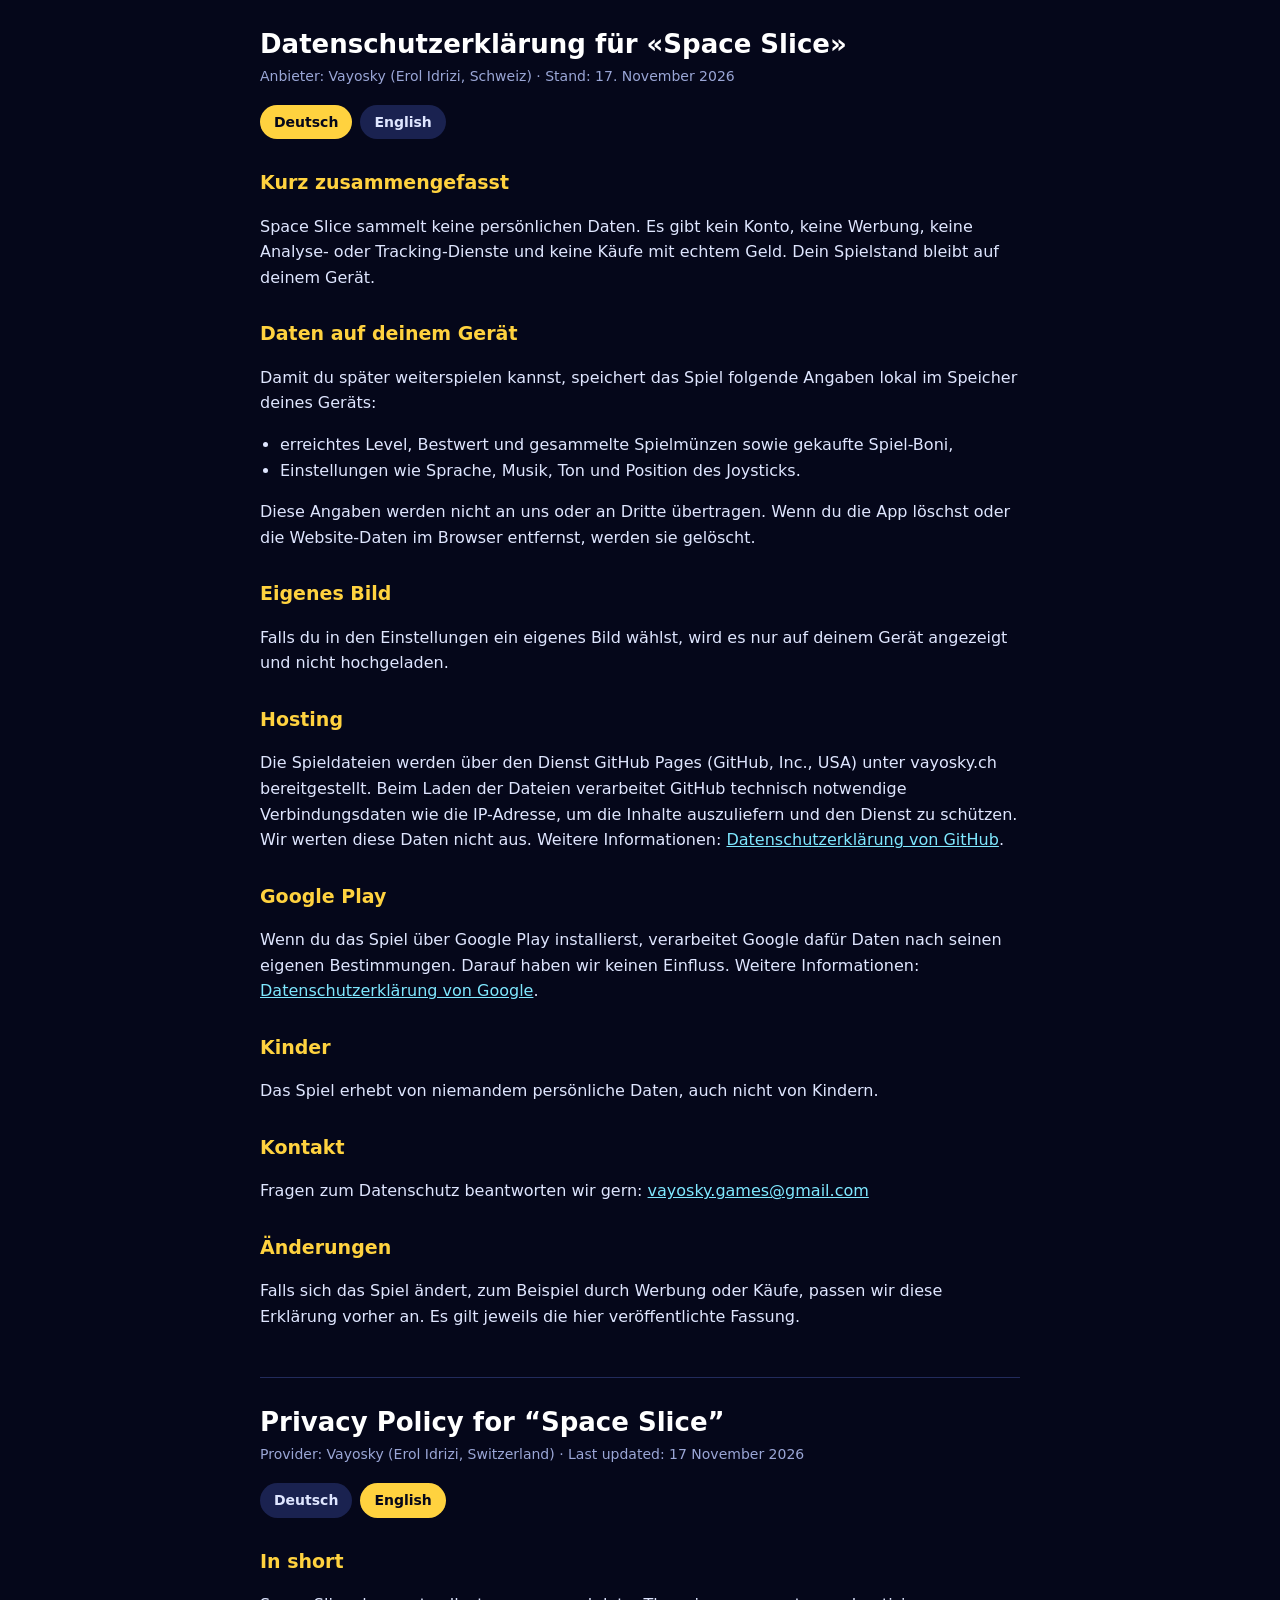
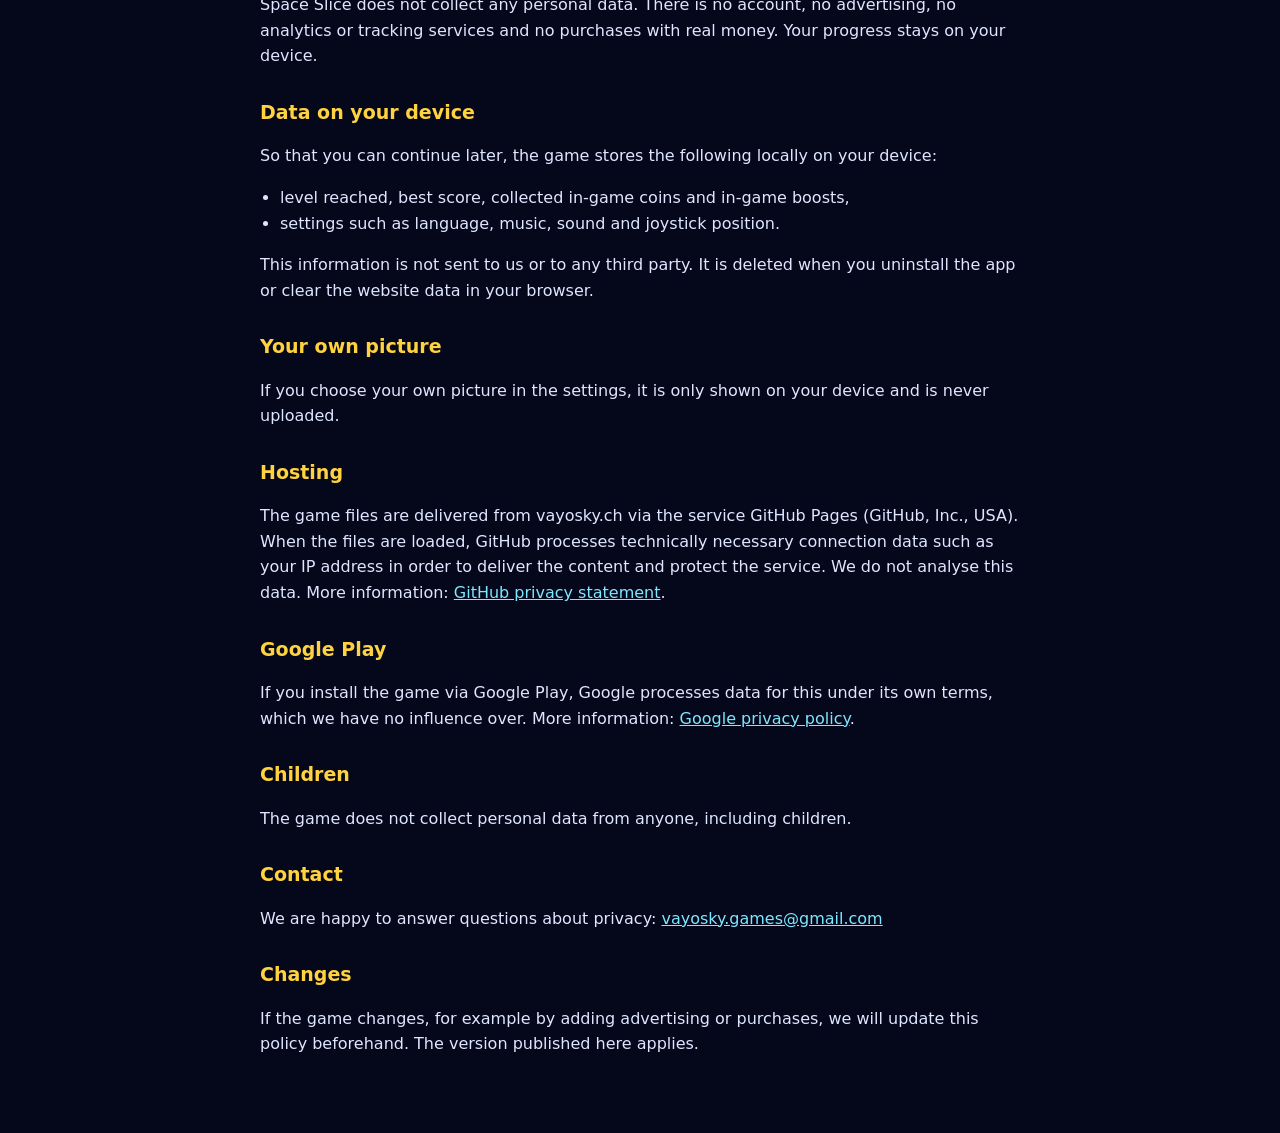
==== datenschutz/index.html @ f3b20434 "Add files via upload" ====
<!DOCTYPE html>
<html lang="de">
<head>
<meta charset="utf-8">
<meta name="viewport" content="width=device-width, initial-scale=1">
<title>Datenschutzerklärung / Privacy Policy – Space Slice (Vayosky)</title>
<style>
  :root{color-scheme:dark}
  body{margin:0;background:#05071a;color:#dfe6ff;font:16px/1.6 system-ui,-apple-system,"Segoe UI",Roboto,sans-serif}
  main{max-width:760px;margin:0 auto;padding:28px 20px 60px}
  h1{font-size:26px;line-height:1.25;margin:0 0 4px;color:#fff}
  h2{font-size:19px;margin:28px 0 6px;color:#ffd23f}
  .meta{color:#9aa6d6;font-size:14px;margin:0 0 18px}
  .switch{display:flex;gap:8px;margin:0 0 24px}
  .switch a{color:#05071a;background:#ffd23f;text-decoration:none;font-weight:700;padding:6px 14px;border-radius:999px;font-size:14px}
  .switch a.off{background:#1a2250;color:#dfe6ff}
  a{color:#7fe8ff}
  section+section{border-top:1px solid #222b5c;margin-top:48px;padding-top:28px}
  ul{padding-left:20px}
</style>
</head>
<body>
<main>

<section id="de" lang="de">
  <h1>Datenschutzerklärung für «Space Slice»</h1>
  <p class="meta">Anbieter: Vayosky (Erol Idrizi, Schweiz) · Stand: 17. November 2026</p>
  <div class="switch"><a href="#de">Deutsch</a><a class="off" href="#en">English</a></div>

  <h2>Kurz zusammengefasst</h2>
  <p>Space Slice sammelt keine persönlichen Daten. Es gibt kein Konto, keine Werbung, keine Analyse- oder Tracking-Dienste und keine Käufe mit echtem Geld. Dein Spielstand bleibt auf deinem Gerät.</p>

  <h2>Daten auf deinem Gerät</h2>
  <p>Damit du später weiterspielen kannst, speichert das Spiel folgende Angaben lokal im Speicher deines Geräts:</p>
  <ul>
    <li>erreichtes Level, Bestwert und gesammelte Spielmünzen sowie gekaufte Spiel-Boni,</li>
    <li>Einstellungen wie Sprache, Musik, Ton und Position des Joysticks.</li>
  </ul>
  <p>Diese Angaben werden nicht an uns oder an Dritte übertragen. Wenn du die App löschst oder die Website-Daten im Browser entfernst, werden sie gelöscht.</p>

  <h2>Eigenes Bild</h2>
  <p>Falls du in den Einstellungen ein eigenes Bild wählst, wird es nur auf deinem Gerät angezeigt und nicht hochgeladen.</p>

  <h2>Hosting</h2>
  <p>Die Spieldateien werden über den Dienst GitHub Pages (GitHub, Inc., USA) unter vayosky.ch bereitgestellt. Beim Laden der Dateien verarbeitet GitHub technisch notwendige Verbindungsdaten wie die IP-Adresse, um die Inhalte auszuliefern und den Dienst zu schützen. Wir werten diese Daten nicht aus. Weitere Informationen: <a href="https://docs.github.com/de/site-policy/privacy-policies/github-general-privacy-statement" rel="noopener">Datenschutzerklärung von GitHub</a>.</p>

  <h2>Google Play</h2>
  <p>Wenn du das Spiel über Google Play installierst, verarbeitet Google dafür Daten nach seinen eigenen Bestimmungen. Darauf haben wir keinen Einfluss. Weitere Informationen: <a href="https://policies.google.com/privacy" rel="noopener">Datenschutzerklärung von Google</a>.</p>

  <h2>Kinder</h2>
  <p>Das Spiel erhebt von niemandem persönliche Daten, auch nicht von Kindern.</p>

  <h2>Kontakt</h2>
  <p>Fragen zum Datenschutz beantworten wir gern: <a href="mailto:vayosky.games@gmail.com">vayosky.games@gmail.com</a></p>

  <h2>Änderungen</h2>
  <p>Falls sich das Spiel ändert, zum Beispiel durch Werbung oder Käufe, passen wir diese Erklärung vorher an. Es gilt jeweils die hier veröffentlichte Fassung.</p>
</section>

<section id="en" lang="en">
  <h1>Privacy Policy for “Space Slice”</h1>
  <p class="meta">Provider: Vayosky (Erol Idrizi, Switzerland) · Last updated: 17 November 2026</p>
  <div class="switch"><a class="off" href="#de">Deutsch</a><a href="#en">English</a></div>

  <h2>In short</h2>
  <p>Space Slice does not collect any personal data. There is no account, no advertising, no analytics or tracking services and no purchases with real money. Your progress stays on your device.</p>

  <h2>Data on your device</h2>
  <p>So that you can continue later, the game stores the following locally on your device:</p>
  <ul>
    <li>level reached, best score, collected in-game coins and in-game boosts,</li>
    <li>settings such as language, music, sound and joystick position.</li>
  </ul>
  <p>This information is not sent to us or to any third party. It is deleted when you uninstall the app or clear the website data in your browser.</p>

  <h2>Your own picture</h2>
  <p>If you choose your own picture in the settings, it is only shown on your device and is never uploaded.</p>

  <h2>Hosting</h2>
  <p>The game files are delivered from vayosky.ch via the service GitHub Pages (GitHub, Inc., USA). When the files are loaded, GitHub processes technically necessary connection data such as your IP address in order to deliver the content and protect the service. We do not analyse this data. More information: <a href="https://docs.github.com/en/site-policy/privacy-policies/github-general-privacy-statement" rel="noopener">GitHub privacy statement</a>.</p>

  <h2>Google Play</h2>
  <p>If you install the game via Google Play, Google processes data for this under its own terms, which we have no influence over. More information: <a href="https://policies.google.com/privacy" rel="noopener">Google privacy policy</a>.</p>

  <h2>Children</h2>
  <p>The game does not collect personal data from anyone, including children.</p>

  <h2>Contact</h2>
  <p>We are happy to answer questions about privacy: <a href="mailto:vayosky.games@gmail.com">vayosky.games@gmail.com</a></p>

  <h2>Changes</h2>
  <p>If the game changes, for example by adding advertising or purchases, we will update this policy beforehand. The version published here applies.</p>
</section>

</main>
</body>
</html>
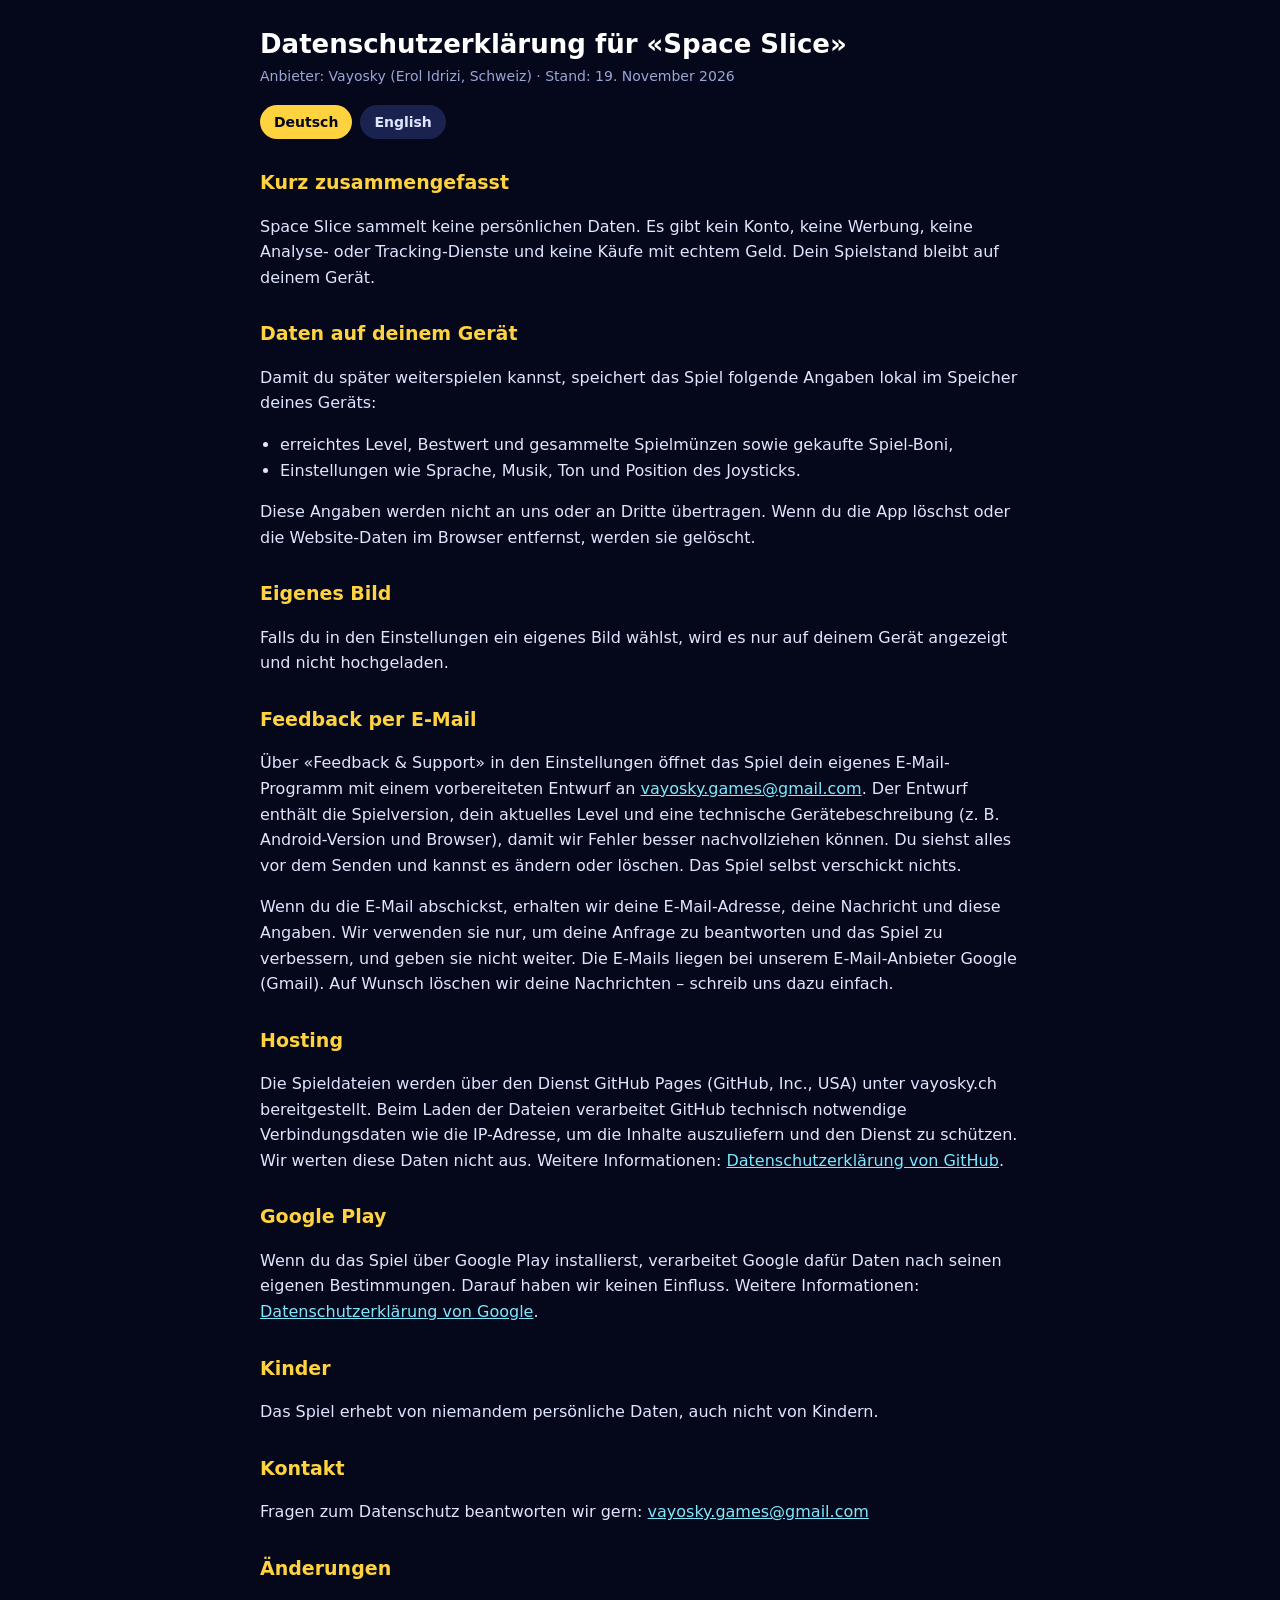
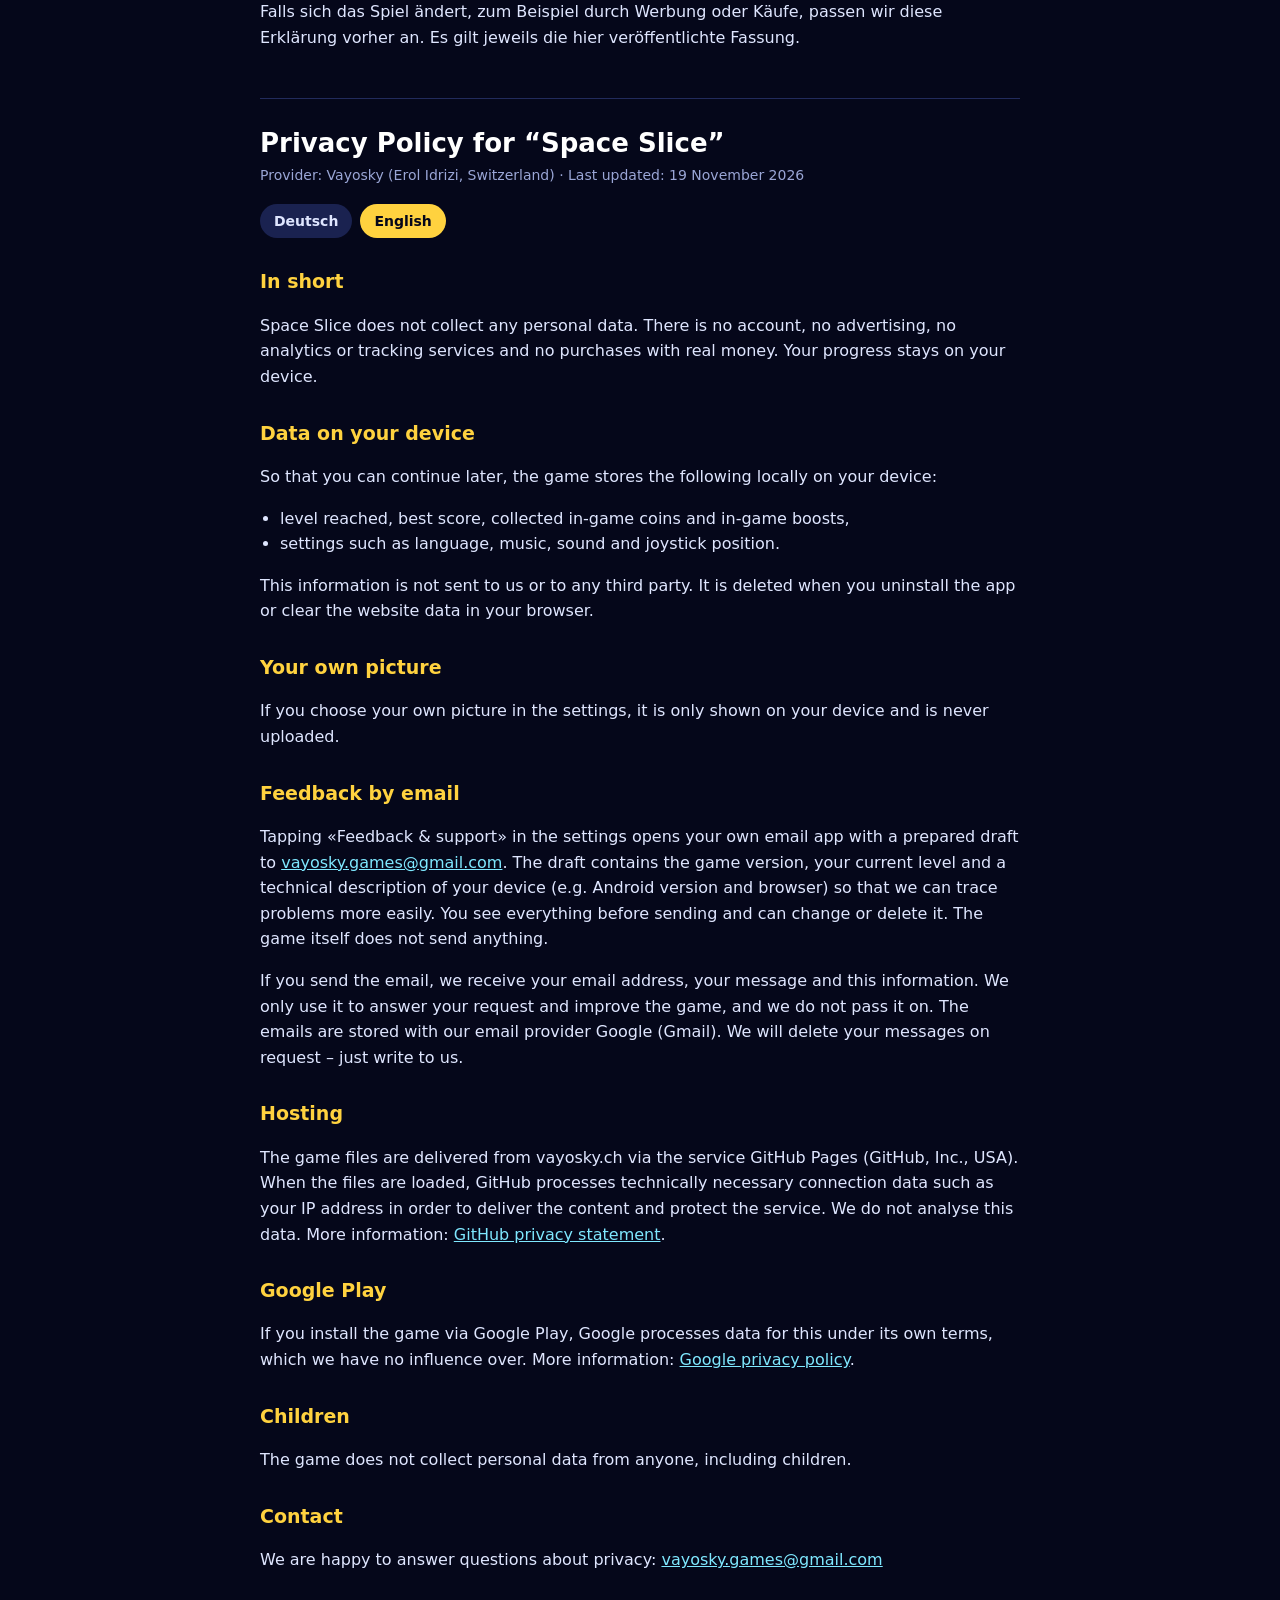
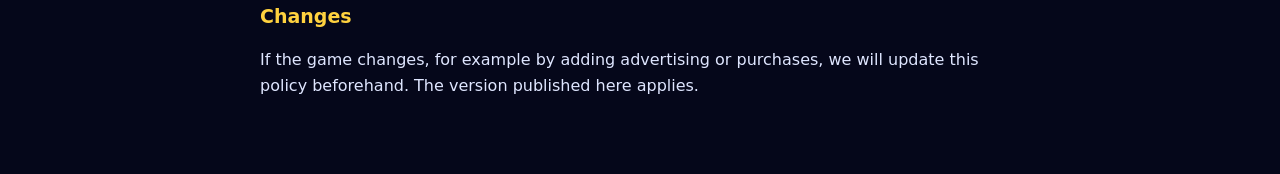
==== commit aded02c2: "Datenschutz: Abschnitt Feedback per E-Mail Erklärt, was beim Schreiben über «Feedback & Support» bei" ====
--- a/datenschutz/index.html
+++ b/datenschutz/index.html
@@ -24,7 +24,7 @@
 
 <section id="de" lang="de">
   <h1>Datenschutzerklärung für «Space Slice»</h1>
-  <p class="meta">Anbieter: Vayosky (Erol Idrizi, Schweiz) · Stand: 17. November 2026</p>
+  <p class="meta">Anbieter: Vayosky (Erol Idrizi, Schweiz) · Stand: 19. November 2026</p>
   <div class="switch"><a href="#de">Deutsch</a><a class="off" href="#en">English</a></div>
 
   <h2>Kurz zusammengefasst</h2>
@@ -40,6 +40,10 @@
 
   <h2>Eigenes Bild</h2>
   <p>Falls du in den Einstellungen ein eigenes Bild wählst, wird es nur auf deinem Gerät angezeigt und nicht hochgeladen.</p>
+
+  <h2>Feedback per E-Mail</h2>
+  <p>Über «Feedback &amp; Support» in den Einstellungen öffnet das Spiel dein eigenes E-Mail-Programm mit einem vorbereiteten Entwurf an <a href="mailto:vayosky.games@gmail.com">vayosky.games@gmail.com</a>. Der Entwurf enthält die Spielversion, dein aktuelles Level und eine technische Gerätebeschreibung (z. B. Android-Version und Browser), damit wir Fehler besser nachvollziehen können. Du siehst alles vor dem Senden und kannst es ändern oder löschen. Das Spiel selbst verschickt nichts.</p>
+  <p>Wenn du die E-Mail abschickst, erhalten wir deine E-Mail-Adresse, deine Nachricht und diese Angaben. Wir verwenden sie nur, um deine Anfrage zu beantworten und das Spiel zu verbessern, und geben sie nicht weiter. Die E-Mails liegen bei unserem E-Mail-Anbieter Google (Gmail). Auf Wunsch löschen wir deine Nachrichten – schreib uns dazu einfach.</p>
 
   <h2>Hosting</h2>
   <p>Die Spieldateien werden über den Dienst GitHub Pages (GitHub, Inc., USA) unter vayosky.ch bereitgestellt. Beim Laden der Dateien verarbeitet GitHub technisch notwendige Verbindungsdaten wie die IP-Adresse, um die Inhalte auszuliefern und den Dienst zu schützen. Wir werten diese Daten nicht aus. Weitere Informationen: <a href="https://docs.github.com/de/site-policy/privacy-policies/github-general-privacy-statement" rel="noopener">Datenschutzerklärung von GitHub</a>.</p>
@@ -59,7 +63,7 @@
 
 <section id="en" lang="en">
   <h1>Privacy Policy for “Space Slice”</h1>
-  <p class="meta">Provider: Vayosky (Erol Idrizi, Switzerland) · Last updated: 17 November 2026</p>
+  <p class="meta">Provider: Vayosky (Erol Idrizi, Switzerland) · Last updated: 19 November 2026</p>
   <div class="switch"><a class="off" href="#de">Deutsch</a><a href="#en">English</a></div>
 
   <h2>In short</h2>
@@ -75,6 +79,10 @@
 
   <h2>Your own picture</h2>
   <p>If you choose your own picture in the settings, it is only shown on your device and is never uploaded.</p>
+
+  <h2>Feedback by email</h2>
+  <p>Tapping «Feedback &amp; support» in the settings opens your own email app with a prepared draft to <a href="mailto:vayosky.games@gmail.com">vayosky.games@gmail.com</a>. The draft contains the game version, your current level and a technical description of your device (e.g. Android version and browser) so that we can trace problems more easily. You see everything before sending and can change or delete it. The game itself does not send anything.</p>
+  <p>If you send the email, we receive your email address, your message and this information. We only use it to answer your request and improve the game, and we do not pass it on. The emails are stored with our email provider Google (Gmail). We will delete your messages on request – just write to us.</p>
 
   <h2>Hosting</h2>
   <p>The game files are delivered from vayosky.ch via the service GitHub Pages (GitHub, Inc., USA). When the files are loaded, GitHub processes technically necessary connection data such as your IP address in order to deliver the content and protect the service. We do not analyse this data. More information: <a href="https://docs.github.com/en/site-policy/privacy-policies/github-general-privacy-statement" rel="noopener">GitHub privacy statement</a>.</p>
